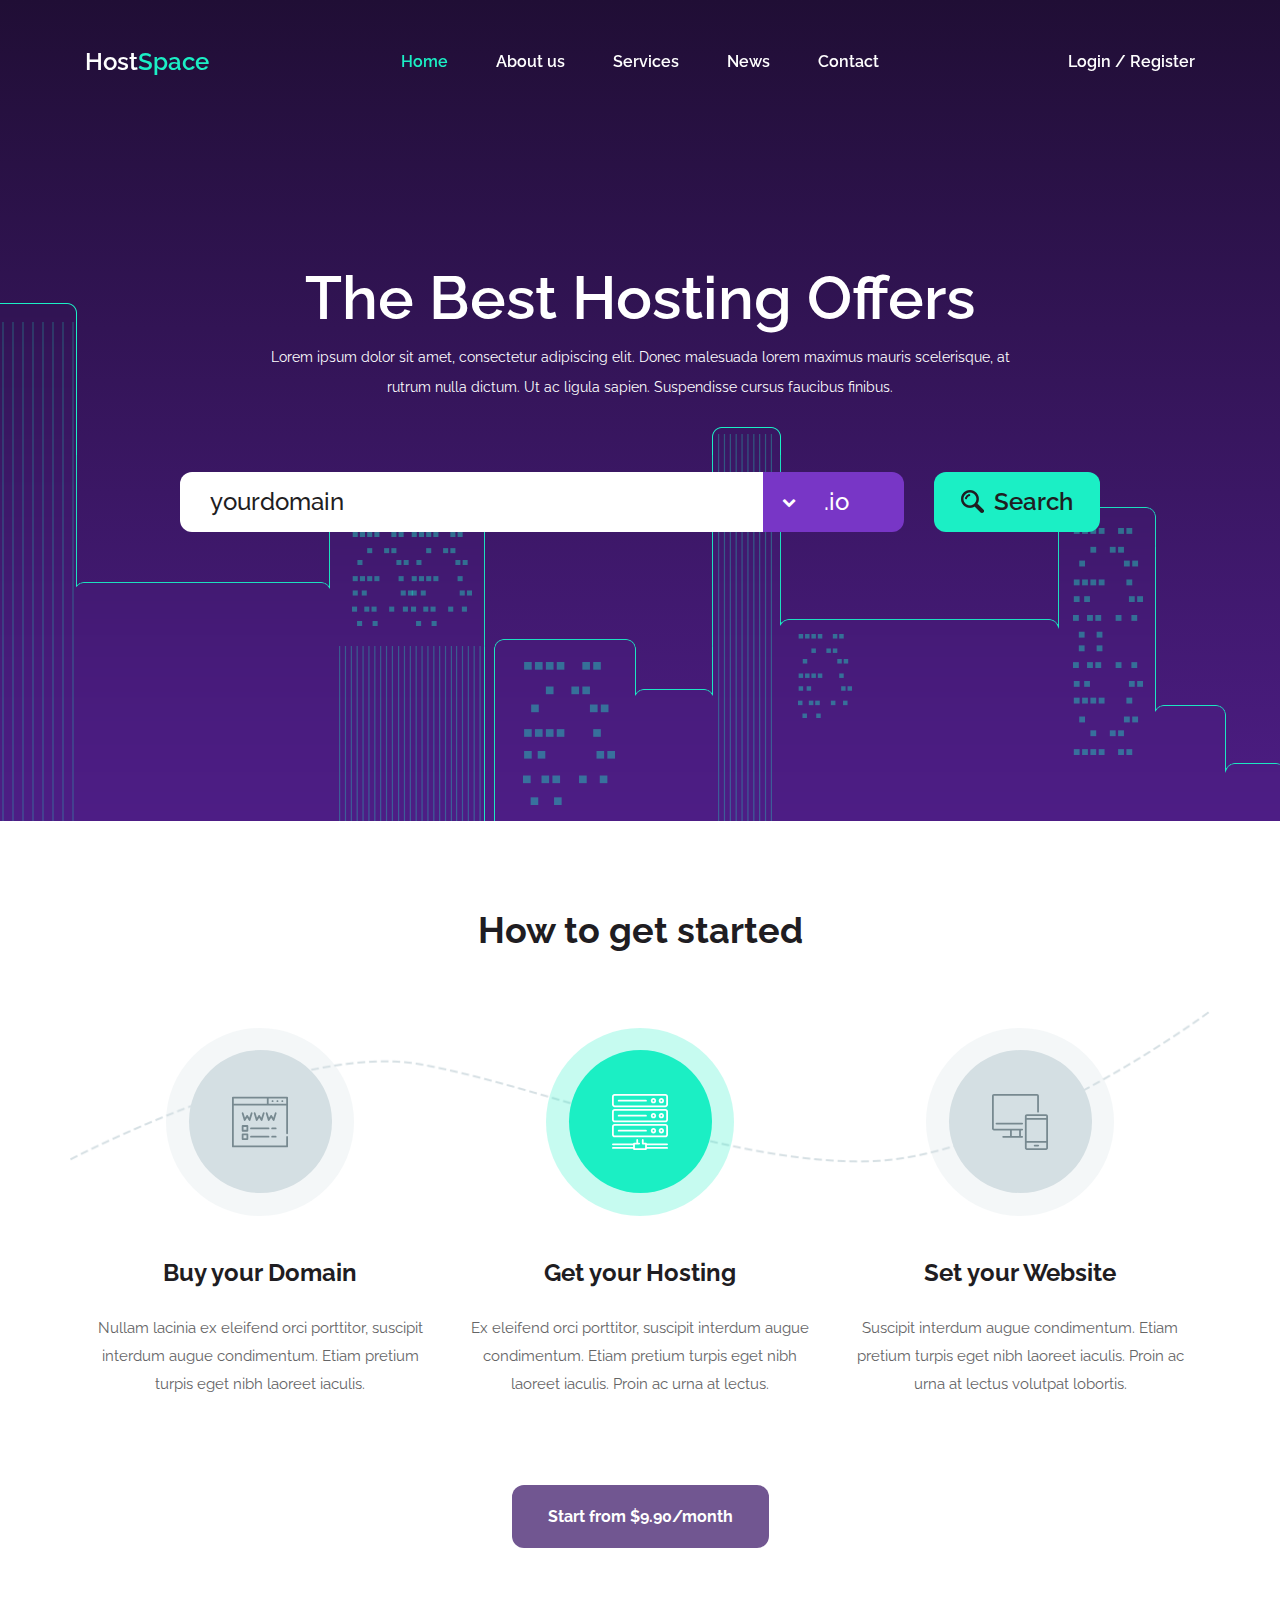
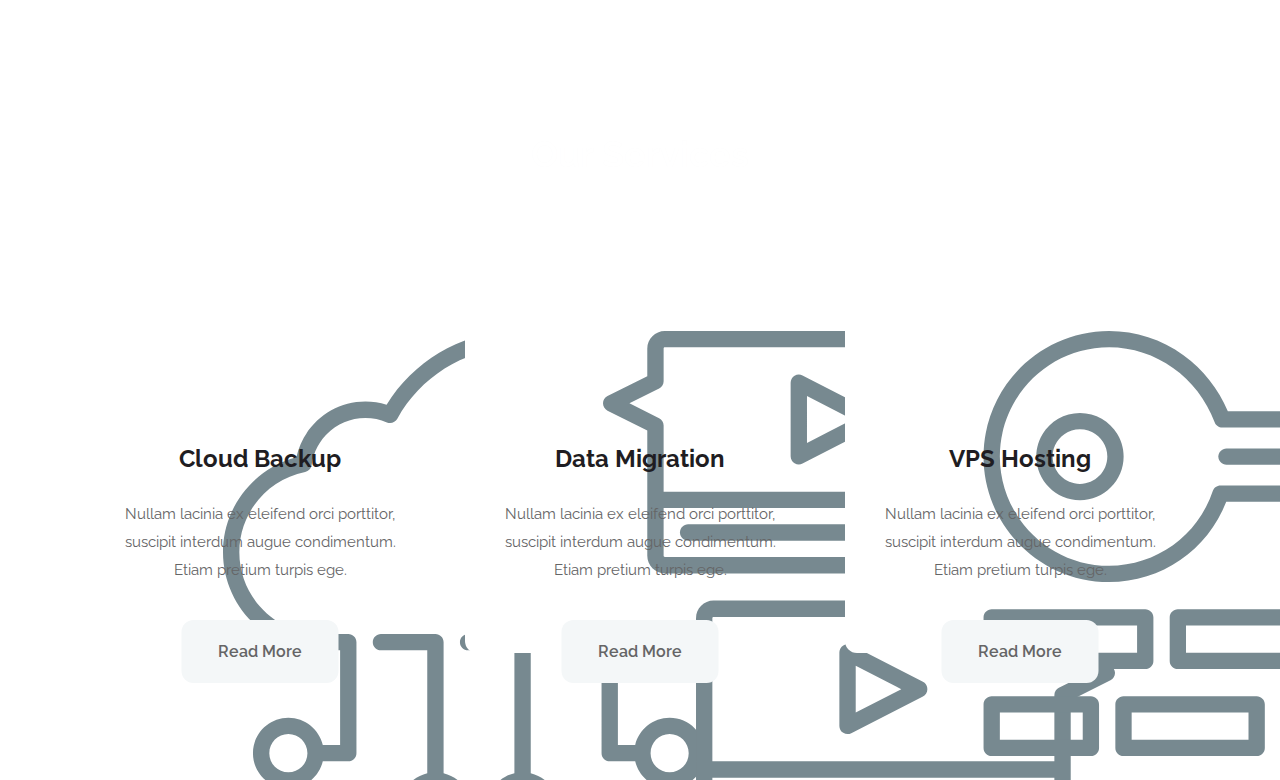
==== index.html @ 430d620a "Add files via upload" ====
<!DOCTYPE html>
<html lang="en">
<head>
<title>HostSpace</title>
<meta charset="utf-8">
<meta http-equiv="X-UA-Compatible" content="IE=edge">
<meta name="description" content="HostSpace template project">
<meta name="viewport" content="width=device-width, initial-scale=1">
<link rel="stylesheet" type="text/css" href="styles/bootstrap-4.1.2/bootstrap.min.css">
<link href="plugins/font-awesome-4.7.0/css/font-awesome.min.css" rel="stylesheet" type="text/css">
<link rel="stylesheet" type="text/css" href="plugins/OwlCarousel2-2.2.1/owl.carousel.css">
<link rel="stylesheet" type="text/css" href="plugins/OwlCarousel2-2.2.1/owl.theme.default.css">
<link rel="stylesheet" type="text/css" href="plugins/OwlCarousel2-2.2.1/animate.css">
<link rel="stylesheet" type="text/css" href="styles/main_styles.css">
<link rel="stylesheet" type="text/css" href="styles/responsive.css">
</head>
<body>

<div class="super_container">
	
	<!-- Header -->

	<header class="header trans_400">
		<div class="container">
			<div class="row">
				<div class="col">
					<div class="header_content d-flex flex-row align-items-center justify-content-start trans_400">
						<div class="logo"><a href="#">Host<span>Space</span></a></div>
						<nav class="main_nav ml-auto mr-auto">
							<ul class="d-flex flex-row align-items-center justify-content-start">
								<li class="active"><a href="index.html">Home</a></li>
								<li><a href="about.html">About us</a></li>
								<li><a href="services.html">Services</a></li>
								<li><a href="blog.html">News</a></li>
								<li><a href="contact.html">Contact</a></li>
							</ul>
						</nav>
						<div class="log_reg">
							<div class="log_reg_content d-flex flex-row align-items-center justify-content-start">
								<div class="login log_reg_text"><a href="#">Login</a></div>
								<div class="register log_reg_text"><a href="#">Register</a></div>
							</div>
						</div>
						<div class="hamburger ml-auto"><i class="fa fa-bars" aria-hidden="true"></i></div>
					</div>
				</div>
			</div>
		</div>
	</header>

	<!-- Menu -->
	
	<div class="menu_overlay trans_400"></div>
	<div class="menu trans_400">
		<div class="menu_close_container"><div class="menu_close"><div></div><div></div></div></div>
		<div class="log_reg">
			<div class="log_reg_content d-flex flex-row align-items-center justify-content-end">
				<div class="login log_reg_text"><a href="#">Login</a></div>
				<div class="register log_reg_text"><a href="#">Register</a></div>
			</div>
		</div>
		<nav class="menu_nav">
			<ul>
				<li><a href="index.html">Home</a></li>
				<li><a href="about.html">About us</a></li>
				<li><a href="services.html">Services</a></li>
				<li><a href="blog.html">News</a></li>
				<li><a href="contact.html">Contact</a></li>
			</ul>
		</nav>
	</div>

	<!-- Home -->

	<div class="home">
		<div class="home_background"></div>
		<div class="background_image background_city" style="background-image:url(images/city.png)"></div>
		<div class="cloud cloud_1"><img src="images/cloud.png" alt=""></div>
		<div class="cloud cloud_2"><img src="images/cloud.png" alt=""></div>
		<div class="cloud cloud_3"><img src="images/cloud_full.png" alt=""></div>
		<div class="cloud cloud_4"><img src="images/cloud.png" alt=""></div>
		<div class="home_container">
			<div class="container">
				<div class="row">
					<div class="col">
						<div class="home_content text-center">
							<div class="home_title">The Best Hosting Offers</div>
							<div class="home_text">Lorem ipsum dolor sit amet, consectetur adipiscing elit. Donec malesuada lorem maximus mauris scelerisque, at rutrum nulla dictum. Ut ac ligula sapien. Suspendisse cursus faucibus finibus.</div>
						</div>
					</div>
				</div>
				<div class="row">
					<div class="col-lg-10 offset-lg-1">
						<div class="domain_search_form_container">
							<form action="#" id="domain_search_form" class="domain_search_form d-flex flex-md-row flex-column align-items-center justify-content-start">
								<div class="d-flex flex-row align-items-center justify-content-start">
									<input type="text" class="domain_search_input" placeholder="yourdomain" required="required">
									<div class="domain_search_dropdown d-flex flex-row align-items-center justify-content-start">
										<i class="fa fa-chevron-down" aria-hidden="true"></i>
										<div class="domain_search_selected">.io</div>
										<ul>
											<li>.io</li>
											<li>.com</li>
											<li>.net</li>
										</ul>
									</div>
								</div>
								<button class="domain_search_button d-flex flex-row align-items-center justify-content-center"><img src="images/search.png" alt="">Search</button>
							</form>
						</div>
					</div>
				</div>
			</div>
		</div>
	</div>

	<!-- Intro -->

	<div class="intro">
		<div class="container">
			<div class="row">
				<div class="col">
					<div class="section_title text-center"><h2>How to get started</h2></div>
				</div>
			</div>
			<div class="row intro_row">
				<div class="intro_dots" style="background-image:url(images/dots.png)"></div>
				
				<!-- Intro Item -->
				<div class="col-lg-4 intro_col">
					<div class="intro_item d-flex flex-column align-items-center justify-content-start text-center">
						<div class="intro_icon_container d-flex flex-column align-items-center justify-content-center">
							<div class="intro_icon"><img src="images/icon_1.svg" alt="https://www.flaticon.com/authors/freepik"></div>
						</div>
						<div class="intro_item_content">
							<div class="intro_item_title">Buy your Domain</div>
							<div class="intro_item_text">
								<p>Nullam lacinia ex eleifend orci porttitor, suscipit interdum augue condimentum. Etiam pretium turpis eget nibh laoreet iaculis.</p>
							</div>
						</div>
					</div>
				</div>

				<!-- Intro Item -->
				<div class="col-lg-4 intro_col">
					<div class="intro_item d-flex flex-column align-items-center justify-content-start text-center">
						<div class="intro_icon_container d-flex flex-column align-items-center justify-content-center">
							<div class="intro_icon"><img src="images/icon_2.svg" alt="https://www.flaticon.com/authors/freepik"></div>
						</div>
						<div class="intro_item_content">
							<div class="intro_item_title">Get your Hosting</div>
							<div class="intro_item_text">
								<p>Ex eleifend orci porttitor, suscipit interdum augue condimentum. Etiam pretium turpis eget nibh laoreet iaculis. Proin ac urna at lectus.</p>
							</div>
						</div>
					</div>
				</div>

				<!-- Intro Item -->
				<div class="col-lg-4 intro_col">
					<div class="intro_item d-flex flex-column align-items-center justify-content-start text-center">
						<div class="intro_icon_container d-flex flex-column align-items-center justify-content-center">
							<div class="intro_icon"><img src="images/icon_3.svg" alt="https://www.flaticon.com/authors/freepik"></div>
						</div>
						<div class="intro_item_content">
							<div class="intro_item_title">Set your Website</div>
							<div class="intro_item_text">
								<p>Suscipit interdum augue condimentum. Etiam pretium turpis eget nibh laoreet iaculis. Proin ac urna at lectus volutpat lobortis.</p>
							</div>
						</div>
					</div>
				</div>

			</div>
			<div class="row">
				<div class="col text-center">
					<div class="intro_button text-center trans_200 ml-auto mr-auto"><a href="#">Start from $9.90/month</a></div>
				</div>
			</div>
		</div>
	</div>

	<!-- Services -->

	<div class="services">
		<div class="parallax_background parallax-window" data-parallax="scroll" data-image-src="images/services.jpg" data-speed="0.8"></div>
		<div class="container">
			<div class="row">
				<div class="col">
					<div class="section_title text-center"><h2>Our Services</h2></div>
				</div>
			</div>
			<div class="row services_row">
				
				<!-- Service -->
				<div class="col-lg-4 service_col">
					<div class="service d-flex flex-column align-items-center justify-content-start text-center trans_200">
						<div class="service_icon"><img class="svg" src="images/icon_4.svg" alt="https://www.flaticon.com/authors/freepik"></div>
						<div class="service_title"><h3>Cloud Backup</h3></div>
						<div class="service_text">
							<p>Nullam lacinia ex eleifend orci porttitor, suscipit interdum augue condimentum. Etiam pretium turpis ege.</p>
						</div>
						<div class="service_button trans_200"><a href="#">Read More</a></div>
					</div>
				</div>

				<!-- Service -->
				<div class="col-lg-4 service_col">
					<div class="service d-flex flex-column align-items-center justify-content-start text-center trans_200">
						<div class="service_icon"><img class="svg" src="images/icon_5.svg" alt="https://www.flaticon.com/authors/freepik"></div>
						<div class="service_title"><h3>Data Migration</h3></div>
						<div class="service_text">
							<p>Nullam lacinia ex eleifend orci porttitor, suscipit interdum augue condimentum. Etiam pretium turpis ege.</p>
						</div>
						<div class="service_button trans_200"><a href="#">Read More</a></div>
					</div>
				</div>

				<!-- Service -->
				<div class="col-lg-4 service_col">
					<div class="service d-flex flex-column align-items-center justify-content-start text-center trans_200">
						<div class="service_icon"><img class="svg" src="images/icon_6.svg" alt="https://www.flaticon.com/authors/freepik"></div>
						<div class="service_title"><h3>VPS Hosting</h3></div>
						<div class="service_text">
							<p>Nullam lacinia ex eleifend orci porttitor, suscipit interdum augue condimentum. Etiam pretium turpis ege.</p>
						</div>
						<div class="service_button trans_200"><a href="#">Read More</a></div>
					</div>
				</div>

			</div>
		</div>
	</div>
</div>

<script src="js/jquery-3.2.1.min.js"></script>
<script src="styles/bootstrap-4.1.2/popper.js"></script>
<script src="styles/bootstrap-4.1.2/bootstrap.min.js"></script>
<script src="plugins/greensock/TweenMax.min.js"></script>
<script src="plugins/greensock/TimelineMax.min.js"></script>
<script src="plugins/scrollmagic/ScrollMagic.min.js"></script>
<script src="plugins/greensock/animation.gsap.min.js"></script>
<script src="plugins/greensock/ScrollToPlugin.min.js"></script>
<script src="plugins/OwlCarousel2-2.2.1/owl.carousel.js"></script>
<script src="plugins/easing/easing.js"></script>
<script src="plugins/progressbar/progressbar.min.js"></script>
<script src="plugins/parallax-js-master/parallax.min.js"></script>
<script src="js/custom.js"></script>
</body>
</html>
---- styles/main_styles.css ----
@charset "utf-8";
/* CSS Document */

/******************************

[Table of Contents]

1. Fonts
2. Body and some general stuff



******************************/

/***********
1. Fonts
***********/

@import url('https://fonts.googleapis.com/css?family=Raleway:300,400,500,600,700,800,900');

/*********************************
2. Body and some general stuff
*********************************/

*
{
	margin: 0;
	padding: 0;
	-webkit-font-smoothing: antialiased;
	-webkit-text-shadow: rgba(0,0,0,.01) 0 0 1px;
	text-shadow: rgba(0,0,0,.01) 0 0 1px;
}
body
{
	font-family: 'Raleway', sans-serif;
	font-size: 14px;
	font-weight: 400;
	background: #FFFFFF;
	color: #a5a5a5;
}
div
{
	display: block;
	position: relative;
	-webkit-box-sizing: border-box;
    -moz-box-sizing: border-box;
    box-sizing: border-box;
}
ul
{
	list-style: none;
	margin-bottom: 0px;
}
p
{
	font-family: 'Raleway', sans-serif;
	font-size: 15px;
	line-height: 1.8666;
	font-weight: 400;
	color: #656566;
	-webkit-font-smoothing: antialiased;
	-webkit-text-shadow: rgba(0,0,0,.01) 0 0 1px;
	text-shadow: rgba(0,0,0,.01) 0 0 1px;
}
p a
{
	display: inline;
	position: relative;
	color: inherit;
	border-bottom: solid 1px #ffa07f;
	-webkit-transition: all 200ms ease;
	-moz-transition: all 200ms ease;
	-ms-transition: all 200ms ease;
	-o-transition: all 200ms ease;
	transition: all 200ms ease;
}
p:last-of-type
{
	margin-bottom: 0;
}
a
{
	-webkit-transition: all 200ms ease;
	-moz-transition: all 200ms ease;
	-ms-transition: all 200ms ease;
	-o-transition: all 200ms ease;
	transition: all 200ms ease;
}
a, a:hover, a:visited, a:active, a:link
{
	text-decoration: none;
	-webkit-font-smoothing: antialiased;
	-webkit-text-shadow: rgba(0,0,0,.01) 0 0 1px;
	text-shadow: rgba(0,0,0,.01) 0 0 1px;
}
p a:active
{
	position: relative;
	color: #FF6347;
}
p a:hover
{
	color: #FFFFFF;
	background: #ffa07f;
}
p a:hover::after
{
	opacity: 0.2;
}
::selection
{
	
}
p::selection
{
	
}
h1{font-size: 48px;}
h2{font-size: 36px;}
h3{font-size: 24px;}
h4{font-size: 18px;}
h5{font-size: 14px;}
h1, h2, h3, h4, h5, h6
{
	font-family: 'Raleway', sans-serif;
	-webkit-font-smoothing: antialiased;
	-webkit-text-shadow: rgba(0,0,0,.01) 0 0 1px;
	text-shadow: rgba(0,0,0,.01) 0 0 1px;
	line-height: 1.2;
	font-weight: 700;
	color: #1f1d22;
}
h1::selection, 
h2::selection, 
h3::selection, 
h4::selection, 
h5::selection, 
h6::selection
{
	
}
.form-control
{
	color: #db5246;
}
section
{
	display: block;
	position: relative;
	box-sizing: border-box;
}
.clear
{
	clear: both;
}
.clearfix::before, .clearfix::after
{
	content: "";
	display: table;
}
.clearfix::after
{
	clear: both;
}
.clearfix
{
	zoom: 1;
}
.float_left
{
	float: left;
}
.float_right
{
	float: right;
}
.trans_200
{
	-webkit-transition: all 200ms ease;
	-moz-transition: all 200ms ease;
	-ms-transition: all 200ms ease;
	-o-transition: all 200ms ease;
	transition: all 200ms ease;
}
.trans_300
{
	-webkit-transition: all 300ms ease;
	-moz-transition: all 300ms ease;
	-ms-transition: all 300ms ease;
	-o-transition: all 300ms ease;
	transition: all 300ms ease;
}
.trans_400
{
	-webkit-transition: all 400ms ease;
	-moz-transition: all 400ms ease;
	-ms-transition: all 400ms ease;
	-o-transition: all 400ms ease;
	transition: all 400ms ease;
}
.trans_500
{
	-webkit-transition: all 500ms ease;
	-moz-transition: all 500ms ease;
	-ms-transition: all 500ms ease;
	-o-transition: all 500ms ease;
	transition: all 500ms ease;
}
.fill_height
{
	height: 100%;
}
.super_container
{
	width: 100%;
	overflow: hidden;
}
.prlx_parent
{
	overflow: hidden;
}
.prlx
{
	height: 130% !important;
}
.parallax-window
{
    min-height: 400px;
    background: transparent;
}
.parallax_background
{
	position: absolute;
	top: 0;
	left: 0;
	width: 100%;
	height: 100%;
}
.background_image
{
	position: absolute;
	top: 0;
	left: 0;
	width: 100%;
	height: 100%;
	background-repeat: no-repeat;
	background-size: cover;
	background-position: center center;
}
.nopadding
{
	padding: 0px !important;
}
.section_title h2
{
	color: #1f1d22;
	line-height: 0.75;
}

/*********************************
3. Header
*********************************/

.header
{
	position: fixed;
	top: 0;
	left: 0;
	width: 100vw;
	background: transparent;
	z-index: 100;
}
.header.scrolled
{
	background: #200e35;
	padding-top: 6px;
}
.header_content
{
	width: 100%;
	height: 124px;
	-webkit-transition: all 400ms ease;
	-moz-transition: all 400ms ease;
	-ms-transition: all 400ms ease;
	-o-transition: all 400ms ease;
	transition: all 400ms ease;
}
.header.scrolled .header_content
{
	height: 80px;
}
.logo
{
	position: absolute;
	top: 50%;
	left: 0;
	-webkit-transform: translateY(-50%);
	-moz-transform: translateY(-50%);
	-ms-transform: translateY(-50%);
	-o-transform: translateY(-50%);
	transform: translateY(-50%);
}
.logo a
{
	display: block;
	font-size: 24px;
	font-weight: 600;
	color: #FFFFFF;
}
.logo a span
{
	color: #1befc5;
}
.main_nav ul li:not(:last-child)
{
	margin-right: 48px;
}
.main_nav ul li a
{
	font-size: 16px;
	font-weight: 600;
	color: #FFFFFF;
}
.main_nav ul li.active a,
.main_nav ul li a:hover
{
	color: #1befc5;
}
.log_reg
{
	position: absolute;
	top: 50%;
	right: 0;
	-webkit-transform: translateY(-50%);
	-moz-transform: translateY(-50%);
	-ms-transform: translateY(-50%);
	-o-transform: translateY(-50%);
	transform: translateY(-50%);
}
.log_reg_text a
{
	font-size: 16px;
	font-weight: 600;
	color: #FFFFFF;
}
.log_reg_text a:hover
{
	color: #1befc5;
}
.log_reg_content > div:not(:last-child)::after
{
	display: inline-block;
	content: '/';
	font-size: 16px;
	font-weight: 600;
	color: #FFFFFF;
	margin-left: 4px;
	margin-right: 4px;
}
.hamburger
{
	display: none;
	cursor: pointer;
	border: solid 1px transparent;
	border-radius: 7px;
	-webkit-transition: all 200ms ease;
	-moz-transition: all 200ms ease;
	-ms-transition: all 200ms ease;
	-o-transition: all 200ms ease;
	transition: all 200ms ease;
}
.hamburger:hover
{
	border: solid 1px rgba(255,255,255,0.15);
}
.hamburger i
{
	font-size: 20px;
	color: #FFFFFF;
	padding: 5px;
}

/*********************************
4. Menu
*********************************/

.menu
{
	position: fixed;
	top: 0;
	right: -350px;
	width: 350px;
	height: 100vh;
	background: #200e35;
	z-index: 102;
	padding-left: 30px;
	padding-right: 30px;
	padding-top: 50px;
}
.menu.active
{
	right: 0;
}
.menu_overlay
{
	position: fixed;
	top: 0;
	right: 0;
	width: 100vw;
	height: 100vh;
	background: rgba(255,255,255,0.55);
	z-index: 101;
	visibility: hidden;
	opacity: 0;
}
.menu_overlay.active
{
	visibility: visible;
	opacity: 1;
}
.menu_close_container
{
	position: absolute;
    top: 41px;
    left: 28px;
    width: 18px;
    height: 18px;
    transform-origin: center center;
    -webkit-transform: rotate(45deg);
    -moz-transform: rotate(45deg);
    -ms-transform: rotate(45deg);
    -o-transform: rotate(45deg);
    transform: rotate(45deg);
    cursor: pointer;
    z-index: 1;
}
.menu_close
{
    width: 100%;
    height: 100%;
    transform-style: preserve-3D;
}
.menu_close div
{
    width: 100%;
    height: 2px;
    background: #FFFFFF;
    top: 8px;
    -webkit-transition: all 200ms ease;
    -moz-transition: all 200ms ease;
    -ms-transition: all 200ms ease;
    -o-transition: all 200ms ease;
    transition: all 200ms ease;
}
.menu_close div:last-of-type
{
    -webkit-transform: rotate(90deg) translateX(-2px);
    -moz-transform: rotate(90deg) translateX(-2px);
    -ms-transform: rotate(90deg) translateX(-2px);
    -o-transform: rotate(90deg) translateX(-2px);
    transform: rotate(90deg) translateX(-2px);
    transform-origin: center;
}
.menu_close:hover div
{
    background: #1befc5;
}
.menu .log_reg
{
	display: block;
	position: relative;
	top: auto;
	right: auto;
	text-align: right;
}
.menu_nav
{
	margin-top: 50px;
}
.menu_nav ul li:not(:last-child)
{
	margin-bottom: 3px;
}
.menu_nav ul li a
{
	font-size: 24px;
	font-weight: 500;
	color: rgba(255,255,255,0.75);
}
.menu_nav ul li a:hover
{
	color: #1befc5;
}

/*********************************
5. Home
*********************************/

.home
{
	width: 100%;
	height: 821px;
}
.home_background
{
	position: absolute;
	top: 0;
	left: 0;
	width: 100%;
	height: 100%;
	background-color: #4d1d85;
    background-image: linear-gradient(to bottom, #200e35, #4d1d85);
    background: #4d1d85;
    background: linear-gradient(to bottom, #200e35, #4d1d85);
    z-index: 1;
}
.background_city
{
	z-index: 3;
}
.cloud
{
	position: absolute;
	width: 138px;
	height: 57px;
	z-index: 4;
}
.cloud img
{
	max-width: 100%;
}
.cloud_1
{
	top: 147px;
	left: -138px;
	-webkit-animation: cloud_anim 60s -39s linear infinite;
	animation: cloud_anim 60s -39s linear infinite;
}
.cloud_2
{
	top: 204px;
	left: -138px;
	-webkit-animation: cloud_anim 60s -6s linear infinite;
	animation: cloud_anim 60s -6s linear infinite;
}
.cloud_3
{
	top: 332px;
	left: -138px;
	-webkit-animation: cloud_anim 60s -45s linear infinite;
	animation: cloud_anim 60s -45s linear infinite;
}
.cloud_4
{
	top: 353px;
	left: -138px;
	-webkit-animation: cloud_anim 60s -15s linear infinite;
	animation: cloud_anim 60s -15s linear infinite;
	z-index: 2;
}
@-webkit-keyframes cloud_anim
{
	0%
	{
		left: -138px;
	}
	100%
	{
		left: calc(100vw + 138px);
	}
}
@keyframes cloud_anim
{
	0%
	{
		left: -138px;
	}
	100%
	{
		left: calc(100vw + 138px);
	}
}
.home_container
{
	position: absolute;
	left: 0;
	top: 31.9%;
	width: 100%;
	z-index: 5;
}
.home_content
{

}
.home_title
{
	font-size: 60px;
	font-weight: 600;
	color: #FFFFFF;
	line-height: 1.2;
}
.home_text
{
	max-width: 750px;
	font-size: 14px;
	color: #FFFFFF;
	line-height: 2.14;
	margin-left: auto;
	margin-right: auto;
	margin-top: 9px;
}
.domain_search_form_container
{
	margin-top: 69px;
}
.domain_search_form
{
	width: 100%;
}
.domain_search_form > div
{
	width: calc(100% - 196px);
	margin-right: 30px;
}
.domain_search_input
{
	width: calc(100% - 141px);
	height: 60px;
	background: #FFFFFF;
	border-top-left-radius: 12px;
	border-bottom-left-radius: 12px;
	border: none;
	outline: none;
	padding-left: 30px;
	font-size: 24px;
	font-weight: 500;
	color: #1f1d22;
}
.domain_search_input::-webkit-input-placeholder
{
	font-size: 24px !important;
	font-weight: 500 !important;
	color: #1f1d22 !important;
}
.domain_search_input:-moz-placeholder
{
	font-size: 24px !important;
	font-weight: 500 !important;
	color: #1f1d22 !important;
}
.domain_search_input::-moz-placeholder
{
	font-size: 24px !important;
	font-weight: 500 !important;
	color: #1f1d22 !important;
} 
.domain_search_input:-ms-input-placeholder
{ 
	font-size: 24px !important;
	font-weight: 500 !important;
	color: #1f1d22 !important;
}
.domain_search_input::input-placeholder
{
	font-size: 24px !important;
	font-weight: 500 !important;
	color: #1f1d22 !important;
}
.domain_search_dropdown
{
	position: absolute;
	top: 0;
	right: 0;
	width: 141px;
	height: 60px;
	background: #7836c6;
	border-top-right-radius: 12px;
	border-bottom-right-radius: 12px;
	cursor: pointer;
	padding-left: 19px;
}
.domain_search_dropdown i
{
	color: #FFFFFF;
}
.domain_search_selected
{
	width: 100%;
	font-size: 24px;
	font-weight: 500;
	color: #FFFFFF;
	margin-left: 28px;
}
.domain_search_dropdown ul
{
	position: absolute;
	left: 0;
	top: 100%;
	padding-left: 19px;
	background: #FFFFFF;
	min-width: 90%;
	visibility: hidden;
	opacity: 0;
	padding-top: 15px;
	padding-bottom: 10px;
}
.domain_search_dropdown.active ul
{
	visibility: visible;
	opacity: 1;
}
.domain_search_dropdown ul li
{
	font-size: 24px;
	font-weight: 500;
	color: #1f1d22;
	-webkit-transition: all 200ms ease;
	-moz-transition: all 200ms ease;
	-ms-transition: all 200ms ease;
	-o-transition: all 200ms ease;
	transition: all 200ms ease;
}
.domain_search_dropdown ul li:not(:last-child)
{
	margin-bottom: 5px;
}
.domain_search_dropdown ul li:hover
{
	color: #1befc5;
}
.domain_search_button
{
	width: 166px;
	height: 60px;
	background: #1befc5;
	border-radius: 12px;
	border: none;
	outline: none;
	cursor: pointer;
	font-size: 24px;
	font-weight: 600;
	color: #1f1d22;
}
.domain_search_button img
{
	margin-right: 10px;
}
.domain_search_button:hover
{
	background: #FFFFFF;
}

/*********************************
6. Intro
*********************************/

.intro
{
	width: 100%;
	background: #FFFFFF;
	padding-top: 96px;
	padding-bottom: 97px;
}
.intro_row
{
	margin-top: 98px;
}
.intro_dots
{
	position: absolute;
    top: -137px;
    left: 0;
    width: 100%;
    height: 100%;
    background-repeat: no-repeat;
    background-position: center center;
	background-size: contain;
}
.intro_icon_container
{
	width: 143px;
	height: 143px;
	border-radius: 50%;
	background: #d5dfe3;
}
.intro_col:nth-child(3) .intro_icon_container
{
	background: #1befc5;
}
.intro_icon_container::before
{
	position: absolute;
	top: 50%;
	left: 50%;
	-webkit-transform: translate(-50%, -50%);
	-moz-transform: translate(-50%, -50%);
	-ms-transform: translate(-50%, -50%);
	-o-transform: translate(-50%, -50%);
	transform: translate(-50%, -50%);
	width: 188px;
	height: 188px;
	border-radius: 50%;
	z-index: 0;
	background: rgba(213,223,227,0.25);
	content: '';
}
.intro_col:nth-child(3) .intro_icon_container::before
{
	background: rgba(27,239,197,0.25);
}
.intro_icon
{
	width: 56px;
	height: 56px;
}
.intro_icon img
{
	max-width: 100%;
}
.intro_item_content
{
	padding-top: 66px;
}
.intro_item_title
{
	font-size: 24px;
	font-weight: 700;
	color: #1f1d22;
	line-height: 1.2;
}
.intro_item_text
{
	margin-top: 27px;
}
.intro_button
{
	width: 257px;
	height: 63px;
	border-radius: 12px;
	background: #715691;
	margin-top: 86px;
}
.intro_button:hover
{
	background: #1befc5;
}
.intro_button a
{
	display: block;
	font-size: 16px;
	font-weight: 700;
	color: #FFFFFF;
	line-height: 63px;
}

/*********************************
7. Services
*********************************/

.services
{
	width: 100%;
	padding-top: 96px;
	padding-bottom: 127px;
}
.services .section_title h2
{
	color: #FFFFFF;
}
.services_row
{
	margin-top: 95px;
}
.service
{
	width: 100%;
	background: #FFFFFF;
	border-radius: 12px;
	padding-top: 58px;
	padding-bottom: 66px;
	padding-left: 30px;
	padding-right: 30px;
	border: solid 2px transparent;
}
.service:hover
{
	border-color: #1befc5;
}
.service_icon
{
	width: 75px;
	height: 75px;
}
.service_icon img
{
	max-width: 100%;
}
.svg path,
.svg rect,
.svg polygon
{
	fill: #778990;
	-webkit-transition: all 200ms ease;
	-moz-transition: all 200ms ease;
	-ms-transition: all 200ms ease;
	-o-transition: all 200ms ease;
	transition: all 200ms ease;
}
.icon_box:hover .svg path,
.icon_box:hover .svg rect,
.icon_box:hover .svg polygon
{
	fill: #1befc5;
}
.icon_box svg
{
	height: 62px;
	width: auto;
}
.service_title
{
	margin-top: 39px;
}
.service_text
{
	margin-top: 19px;
}
.service_button
{
	position: absolute;
	bottom: -32px;
	left: 50%;
	-webkit-transform: translateX(-50%);
	-moz-transform: translateX(-50%);
	-ms-transform: translateX(-50%);
	-o-transform: translateX(-50%);
	transform: translateX(-50%);
	width: 157px;
	height: 63px;
	background: #f4f7f8;
	border-radius: 12px;
}
.service_button:hover
{
	background: #1befc5;
}
.service_button a
{
	display: block;
	font-size: 16px;
	font-weight: 600;
	color: #656566;
	line-height: 63px;
}
.service_button:hover a
{
	color: #1f1d22;
}
---- styles/responsive.css ----
@charset "utf-8";
/* CSS Document */

/******************************

[Table of Contents]

1. 1600px
2. 1440px
3. 1280px
4. 1199px
5. 1024px
6. 991px
7. 959px
8. 880px
9. 768px
10. 767px
11. 539px
12. 479px
13. 400px

******************************/

/************
1. 1600px
************/

@media only screen and (max-width: 1600px)
{
	
}

/************
2. 1440px
************/

@media only screen and (max-width: 1440px)
{
	
}

/************
3. 1380px
************/

@media only screen and (max-width: 1380px)
{
	
}

/************
3. 1280px
************/

@media only screen and (max-width: 1280px)
{
	
}

/************
4. 1199px
************/

@media only screen and (max-width: 1199px)
{
	.main_nav ul li:not(:last-child)
	{
		margin-right: 40px;
	}
}

/************
4. 1100px
************/

@media only screen and (max-width: 1100px)
{
	
}

/************
5. 1024px
************/

@media only screen and (max-width: 1024px)
{
	
}

/************
6. 991px
************/

@media only screen and (max-width: 991px)
{
	.main_nav,
	.log_reg
	{
		display: none;
	}
	.hamburger
	{
		display: block;
	}
	.domain_search_input
	{
		height: 50px;
	}
	.domain_search_dropdown
	{
		height: 50px;
	}
	.domain_search_input::-webkit-input-placeholder
	{
		font-size: 20px !important;
	}
	.domain_search_input:-moz-placeholder
	{
		font-size: 20px !important;
	}
	.domain_search_input::-moz-placeholder
	{
		font-size: 20px !important;
	} 
	.domain_search_input:-ms-input-placeholder
	{ 
		font-size: 20px !important;
	}
	.domain_search_input::input-placeholder
	{
		font-size: 20px !important;
	}
	.domain_search_selected,
	.domain_search_dropdown ul li,
	.domain_search_button
	{
		font-size: 20px;
	}
	.domain_search_button
	{
		height: 50px;
	}
	.intro_dots
	{
		display: none;
	}
	.intro_col:not(:last-child)
	{
		margin-bottom: 80px;
	}
}

/************
7. 959px
************/

@media only screen and (max-width: 959px)
{
	
}

/************
8. 880px
************/

@media only screen and (max-width: 880px)
{
	
}

/************
9. 768px
************/

@media only screen and (max-width: 768px)
{
	
}

/************
10. 767px
************/

@media only screen and (max-width: 767px)
{
	.domain_search_form > div
	{
		width: 100%;
		margin-right: 0;
	}
	.domain_search_button
	{
		margin-top: 18px;
	}
}

/************
11. 575px
************/

@media only screen and (max-width: 575px)
{
	.domain_search_input,
	.domain_search_dropdown,
	.domain_search_button
	{
		height: 40px;
	}
	.domain_search_input::-webkit-input-placeholder
	{
		font-size: 16px !important;
	}
	.domain_search_input:-moz-placeholder
	{
		font-size: 16px !important;
	}
	.domain_search_input::-moz-placeholder
	{
		font-size: 16px !important;
	} 
	.domain_search_input:-ms-input-placeholder
	{ 
		font-size: 16px !important;
	}
	.domain_search_input::input-placeholder
	{
		font-size: 16px !important;
	}
	.domain_search_selected,
	.domain_search_dropdown ul li,
	.domain_search_button
	{
		font-size: 16px;
	}
	.intro_icon_container
	{
		width: 100px;
		height: 100px;
	}
	.intro_icon_container::before
	{
		width: 133px;
		height: 133px;
	}
	.intro_icon
	{
	    width: 40px;
	    height: 40px;
	}
	.intro_item_content
	{
		padding-top: 58px;
	}
	.intro_item_text
	{
		margin-top: 22px;
	}
	.intro_button a
	{
		font-size: 14px;
		line-height: 53px;
	}
	.intro_button
	{
		width: 227px;
		height: 53px;
	}
}

/************
11. 539px
************/

@media only screen and (max-width: 539px)
{
	
}

/************
12. 480px
************/

@media only screen and (max-width: 480px)
{
	
}

/************
13. 479px
************/

@media only screen and (max-width: 479px)
{
	
}

/************
14. 400px
************/

@media only screen and (max-width: 400px)
{
	
}
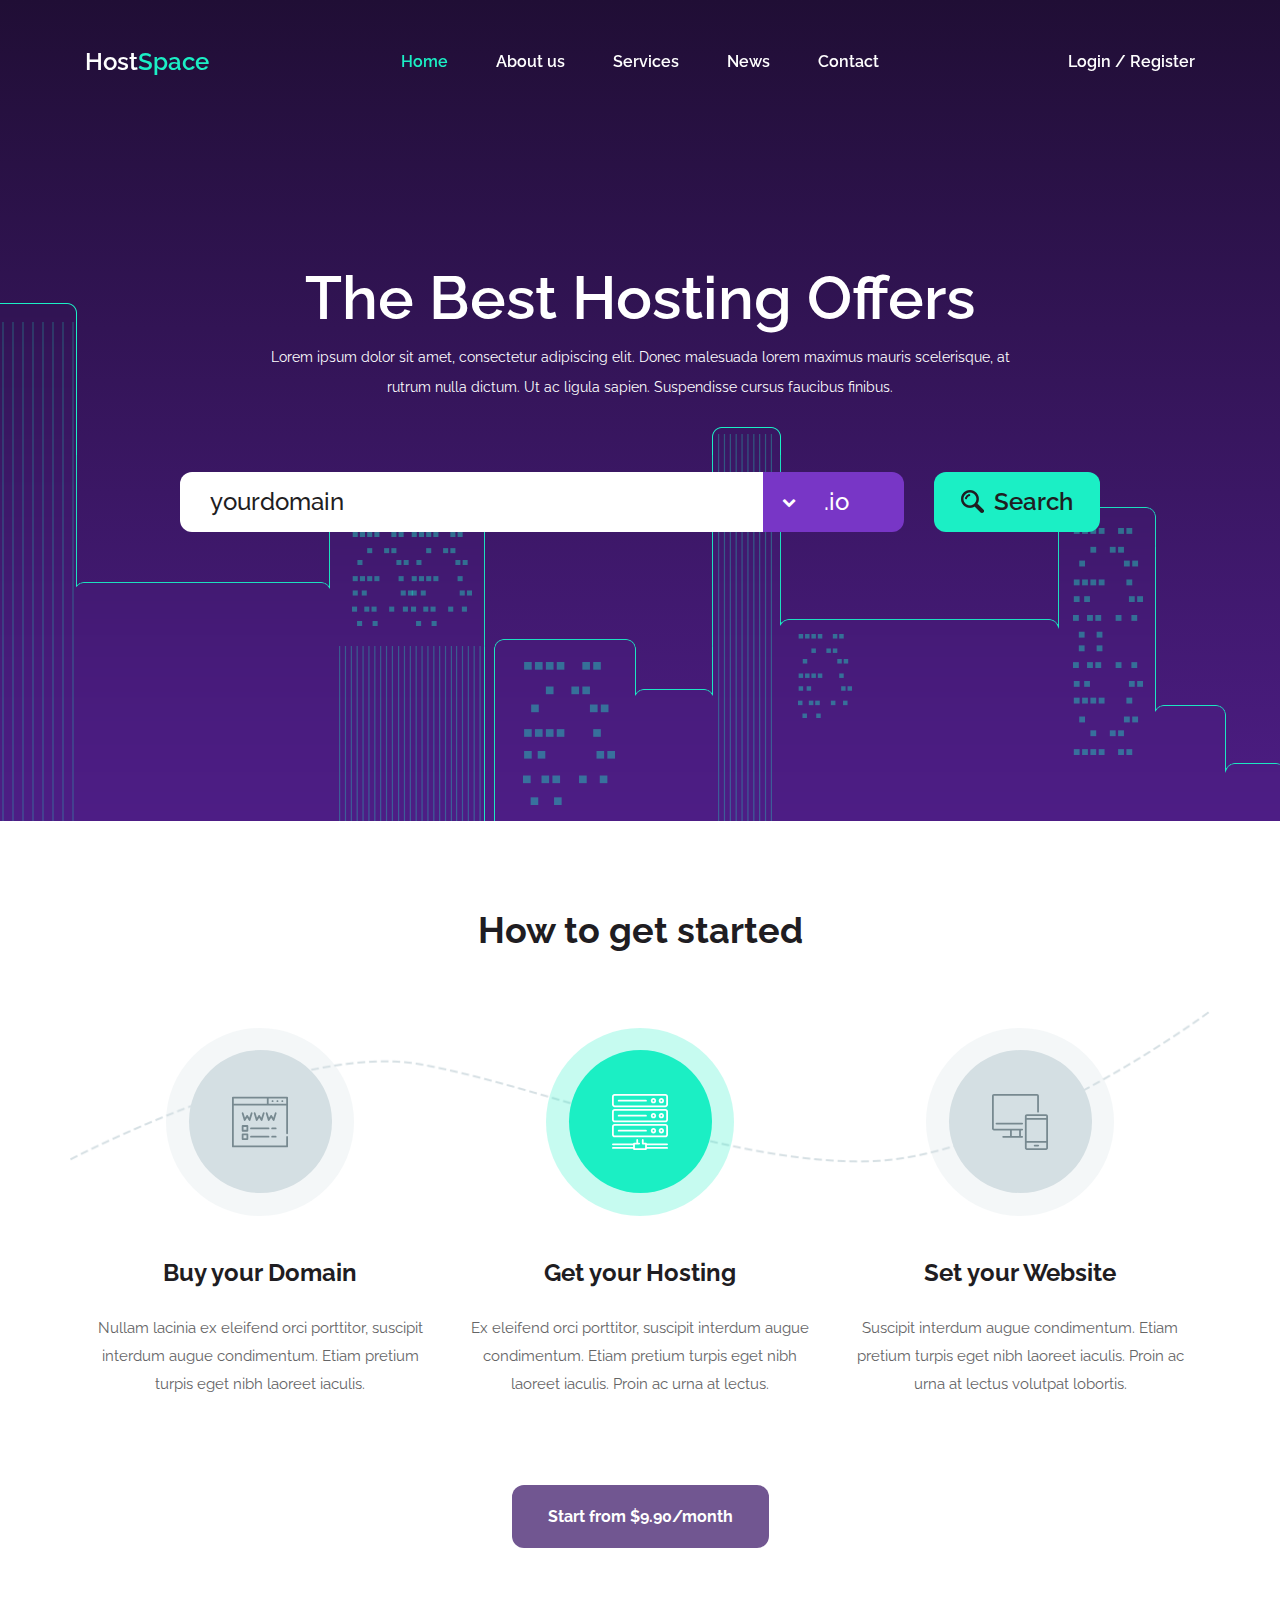
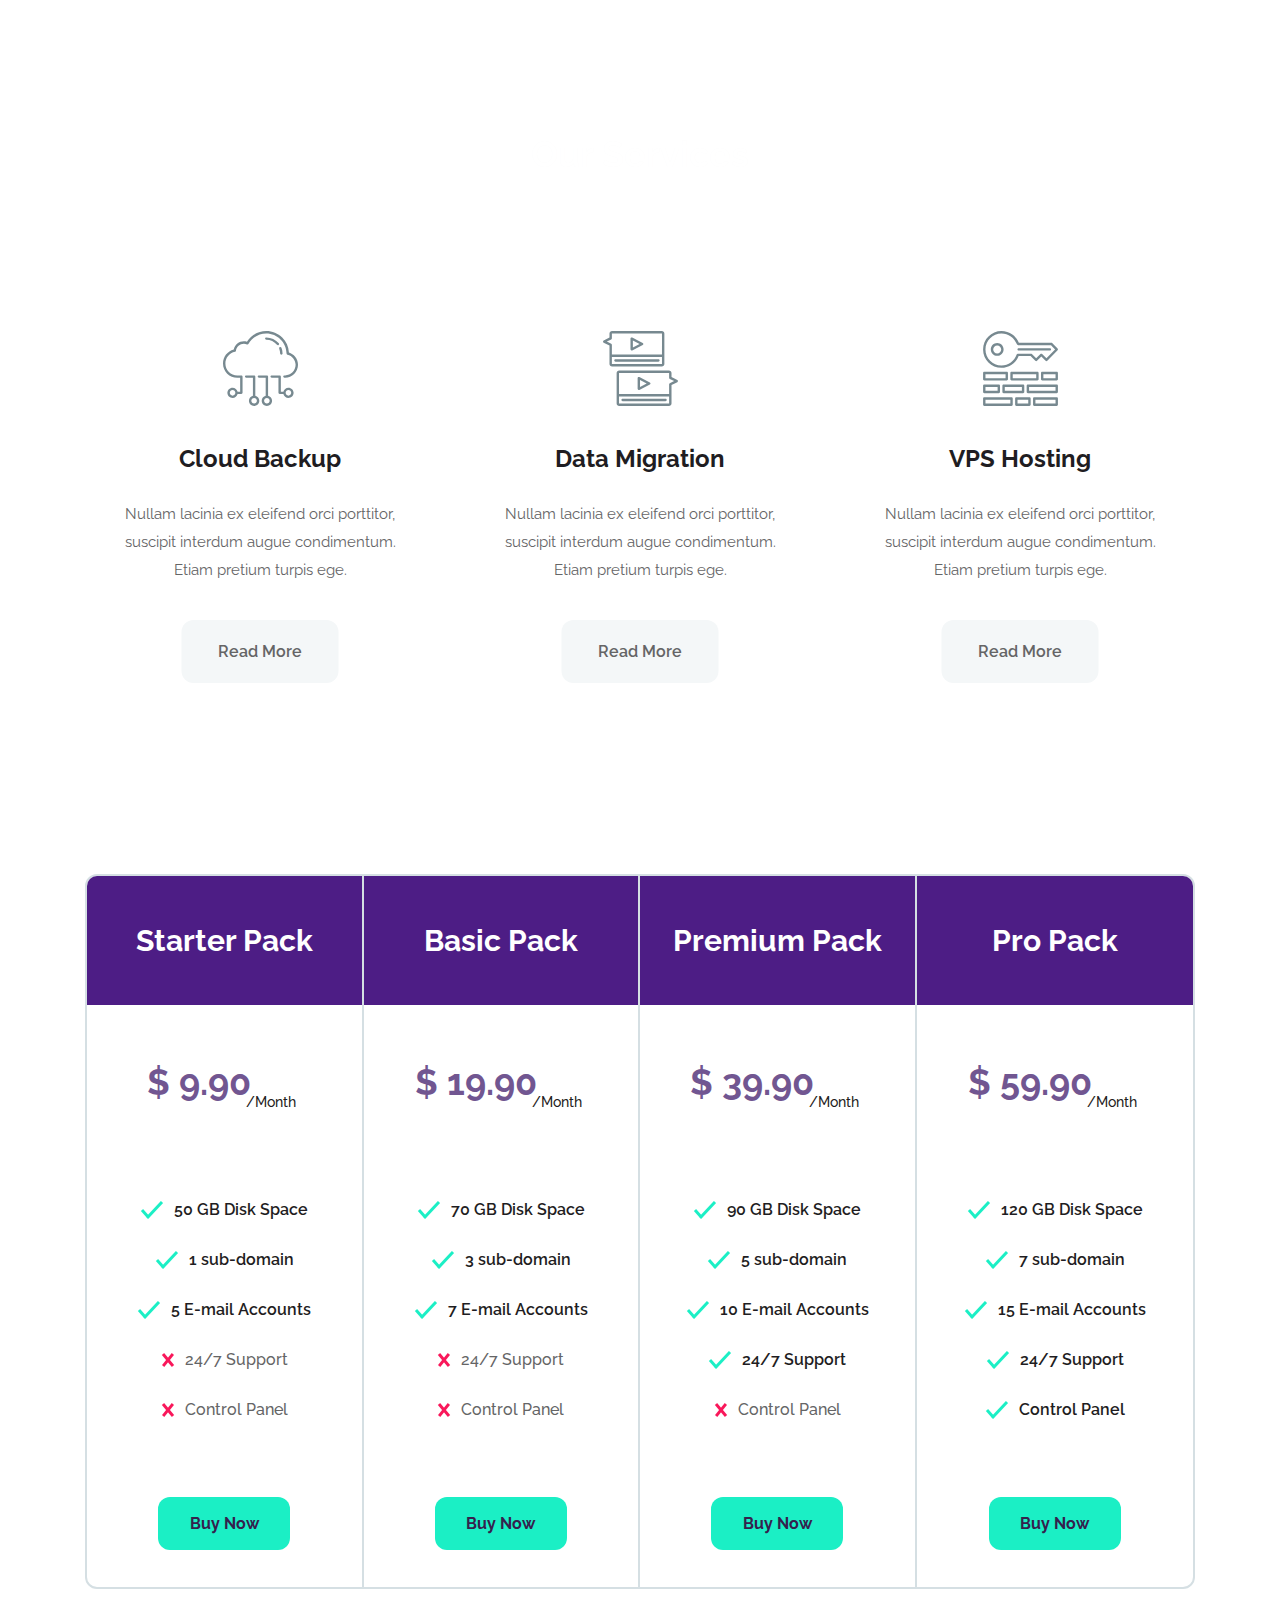
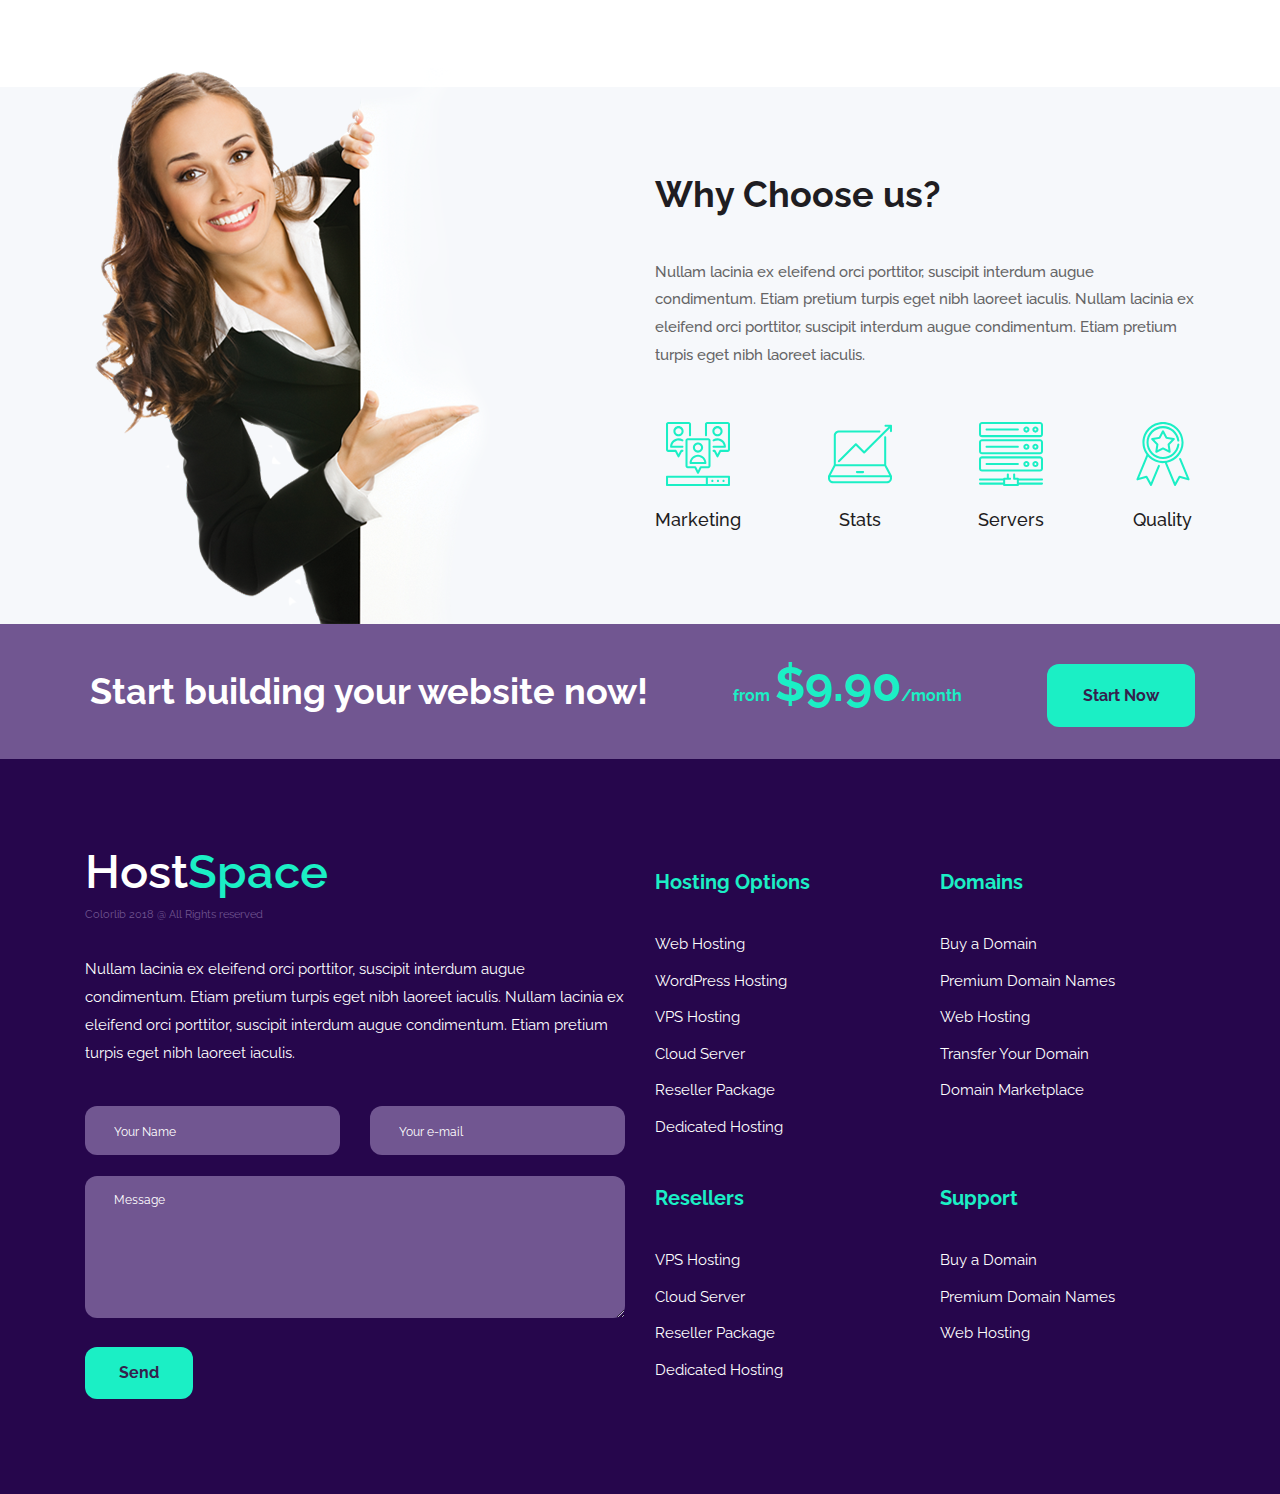
==== commit c419572c: "Add files via upload" ====
--- a/index.html
+++ b/index.html
@@ -231,6 +231,301 @@
 			</div>
 		</div>
 	</div>
+
+	<!-- Pricing -->
+
+	<div class="pricing">
+		<div class="container">
+			<div class="row">
+				<div class="col">
+					<div class="pricing_container d-flex flex-row align-items-start justify-content-start flex-wrap">
+						
+						<!-- Pricing Item -->
+						<div class="pricing_item text-center">
+							<div class="pricing_title">Starter Pack</div>
+							<div class="pricing_content">
+								<div class="package_price">$ 9.90<span>/Month</span></div>
+								<div class="pricing_list">
+									<ul>
+										<li class="pack_ok d-flex flex-row align-items-center justify-content-center">
+											<img src="images/ok.png" alt="">
+											<span>50 GB Disk Space</span>
+										</li>
+										<li class="pack_ok d-flex flex-row align-items-center justify-content-center">
+											<img src="images/ok.png" alt="">
+											<span>1 sub-domain</span>
+										</li>
+										<li class="pack_ok d-flex flex-row align-items-center justify-content-center">
+											<img src="images/ok.png" alt="">
+											<span>5 E-mail Accounts</span>
+										</li>
+										<li class="d-flex flex-row align-items-center justify-content-center">
+											<img src="images/x.png" alt="">
+											<span>24/7 Support</span>
+										</li>
+										<li class="d-flex flex-row align-items-center justify-content-center">
+											<img src="images/x.png" alt="">
+											<span>Control Panel</span>
+										</li>
+									</ul>
+								</div>
+								<div class="pricing_button ml-auto mr-auto"><a href="#">Buy Now</a></div>
+							</div>
+						</div>
+
+						<!-- Pricing Item -->
+						<div class="pricing_item text-center">
+							<div class="pricing_title">Basic Pack</div>
+							<div class="pricing_content">
+								<div class="package_price">$ 19.90<span>/Month</span></div>
+								<div class="pricing_list">
+									<ul>
+										<li class="pack_ok d-flex flex-row align-items-center justify-content-center">
+											<img src="images/ok.png" alt="">
+											<span>70 GB Disk Space</span>
+										</li>
+										<li class="pack_ok d-flex flex-row align-items-center justify-content-center">
+											<img src="images/ok.png" alt="">
+											<span>3 sub-domain</span>
+										</li>
+										<li class="pack_ok d-flex flex-row align-items-center justify-content-center">
+											<img src="images/ok.png" alt="">
+											<span>7 E-mail Accounts</span>
+										</li>
+										<li class="d-flex flex-row align-items-center justify-content-center">
+											<img src="images/x.png" alt="">
+											<span>24/7 Support</span>
+										</li>
+										<li class="d-flex flex-row align-items-center justify-content-center">
+											<img src="images/x.png" alt="">
+											<span>Control Panel</span>
+										</li>
+									</ul>
+								</div>
+								<div class="pricing_button ml-auto mr-auto"><a href="#">Buy Now</a></div>
+							</div>
+						</div>
+
+						<!-- Pricing Item -->
+						<div class="pricing_item text-center">
+							<div class="pricing_title">Premium Pack</div>
+							<div class="pricing_content">
+								<div class="package_price">$ 39.90<span>/Month</span></div>
+								<div class="pricing_list">
+									<ul>
+										<li class="pack_ok d-flex flex-row align-items-center justify-content-center">
+											<img src="images/ok.png" alt="">
+											<span>90 GB Disk Space</span>
+										</li>
+										<li class="pack_ok d-flex flex-row align-items-center justify-content-center">
+											<img src="images/ok.png" alt="">
+											<span>5 sub-domain</span>
+										</li>
+										<li class="pack_ok d-flex flex-row align-items-center justify-content-center">
+											<img src="images/ok.png" alt="">
+											<span>10 E-mail Accounts</span>
+										</li>
+										<li class="pack_ok d-flex flex-row align-items-center justify-content-center">
+											<img src="images/ok.png" alt="">
+											<span>24/7 Support</span>
+										</li>
+										<li class="d-flex flex-row align-items-center justify-content-center">
+											<img src="images/x.png" alt="">
+											<span>Control Panel</span>
+										</li>
+									</ul>
+								</div>
+								<div class="pricing_button ml-auto mr-auto"><a href="#">Buy Now</a></div>
+							</div>
+						</div>
+
+						<!-- Pricing Item -->
+						<div class="pricing_item text-center">
+							<div class="pricing_title">Pro Pack</div>
+							<div class="pricing_content">
+								<div class="package_price">$ 59.90<span>/Month</span></div>
+								<div class="pricing_list">
+									<ul>
+										<li class="pack_ok d-flex flex-row align-items-center justify-content-center">
+											<img src="images/ok.png" alt="">
+											<span>120 GB Disk Space</span>
+										</li>
+										<li class="pack_ok d-flex flex-row align-items-center justify-content-center">
+											<img src="images/ok.png" alt="">
+											<span>7 sub-domain</span>
+										</li>
+										<li class="pack_ok d-flex flex-row align-items-center justify-content-center">
+											<img src="images/ok.png" alt="">
+											<span>15 E-mail Accounts</span>
+										</li>
+										<li class="pack_ok d-flex flex-row align-items-center justify-content-center">
+											<img src="images/ok.png" alt="">
+											<span>24/7 Support</span>
+										</li>
+										<li class="pack_ok d-flex flex-row align-items-center justify-content-center">
+											<img src="images/ok.png" alt="">
+											<span>Control Panel</span>
+										</li>
+									</ul>
+								</div>
+								<div class="pricing_button ml-auto mr-auto"><a href="#">Buy Now</a></div>
+							</div>
+						</div>
+
+					</div>
+				</div>
+			</div>
+		</div>
+	</div>
+
+	<!-- Why Choose Us -->
+
+	<div class="choice">
+		<div class="container">
+			<div class="row row-lg-eq-height">
+				
+				<!-- Choice Image -->
+				<div class="col-lg-6 choice_col">
+					<div class="choice_image"><img src="images/choice.png" alt=""></div>
+				</div>
+
+				<!-- Choice Content -->
+				<div class="col-lg-6 choice_col">
+					<div class="choice_content">
+						<div class="section_title"><h2>Why Choose us?</h2></div>
+						<div class="choice_text">
+							<p>Nullam lacinia ex eleifend orci porttitor, suscipit interdum augue condimentum. Etiam pretium turpis eget nibh laoreet iaculis. Nullam lacinia ex eleifend orci porttitor, suscipit interdum augue condimentum. Etiam pretium turpis eget nibh laoreet iaculis.</p>
+						</div>
+						<div class="choice_list">
+							<ul class="d-flex flex-row align-items-start justify-content-between">
+								<li class="d-flex flex-column align-items-center justify-content-center">
+									<div class="choice_icon"><img src="images/icon_7.svg" alt="https://www.flaticon.com/authors/freepik"></div>
+									<div class="choice_title">Marketing</div>
+								</li>
+								<li class="d-flex flex-column align-items-center justify-content-center">
+									<div class="choice_icon"><img src="images/icon_8.svg" alt="https://www.flaticon.com/authors/freepik"></div>
+									<div class="choice_title">Stats</div>
+								</li>
+								<li class="d-flex flex-column align-items-center justify-content-center">
+									<div class="choice_icon"><img src="images/icon_9.svg" alt="https://www.flaticon.com/authors/freepik"></div>
+									<div class="choice_title">Servers</div>
+								</li>
+								<li class="d-flex flex-column align-items-center justify-content-center">
+									<div class="choice_icon"><img src="images/icon_10.svg" alt="https://www.flaticon.com/authors/freepik"></div>
+									<div class="choice_title">Quality</div>
+								</li>
+							</ul>
+						</div>
+					</div>
+				</div>
+			</div>
+		</div>
+	</div>
+
+	<!-- CTA -->
+
+	<div class="cta">
+		<div class="container">
+			<div class="row">
+				<div class="col">
+					<div class="cta_content d-flex flex-lg-row flex-column align-items-center justify-content-lg-between justify-content-center">
+						<div class="cta_title">Start building your website now!</div>
+						<div class="cta_price"><span>from</span>$9.90<span>/month</span></div>
+						<div class="cta_button"><a href="#">Start Now</a></div>
+					</div>
+				</div>
+			</div>
+		</div>
+	</div>
+
+	<!-- Footer -->
+
+	<footer class="footer">
+		<div class="container">
+			<div class="row">
+				
+				<div class="col-lg-6 footer_col">
+					<div class="footer_about">
+						<div class="footer_logo">Host<span>Space</span></div>
+						<div class="copyright">Colorlib 2018 @ All Rights reserved</div>
+						<div class="footer_text">
+							<p>Nullam lacinia ex eleifend orci porttitor, suscipit interdum augue condimentum. Etiam pretium turpis eget nibh laoreet iaculis. Nullam lacinia ex eleifend orci porttitor, suscipit interdum augue condimentum. Etiam pretium turpis eget nibh laoreet iaculis.</p>
+						</div>
+						<div class="contact_container">
+							<form action="#" id="contact_form" class="contact_form">
+								<div class="row">
+									<div class="col-md-6">
+										<input type="text" class="contact_input" placeholder="Your Name" required="required">
+									</div>
+									<div class="col-md-6">
+										<input type="email" class="contact_input" placeholder="Your e-mail" required="required">
+									</div>
+								</div>
+								<div>
+									<textarea class="contact_input contact_textarea" placeholder="Message" required="required"></textarea>
+								</div>
+								<button class="contact_button">Send</button>
+							</form>
+						</div>
+					</div>
+				</div>
+
+				<div class="col-lg-6 footer_col">
+					<div class="footer_links">
+						<div class="row">
+							<div class="col-sm-6 footer_list_col">
+								<div class="footer_list_container">
+									<div class="footer_list_title">Hosting Options</div>
+									<ul class="footer_list">
+										<li><a href="#">Web Hosting</a></li>
+										<li><a href="#">WordPress Hosting</a></li>
+										<li><a href="#">VPS Hosting</a></li>
+										<li><a href="#">Cloud Server</a></li>
+										<li><a href="#">Reseller Package</a></li>
+										<li><a href="#">Dedicated Hosting</a></li>
+									</ul>
+								</div>
+							</div>
+							<div class="col-sm-6 footer_list_col">
+								<div class="footer_list_container">
+									<div class="footer_list_title">Domains</div>
+									<ul class="footer_list">
+										<li><a href="#">Buy a Domain</a></li>
+										<li><a href="#">Premium Domain Names</a></li>
+										<li><a href="#">Web Hosting</a></li>
+										<li><a href="#">Transfer Your Domain</a></li>
+										<li><a href="#">Domain Marketplace</a></li>
+									</ul>
+								</div>
+							</div>
+							<div class="col-sm-6 footer_list_col">
+								<div class="footer_list_container">
+									<div class="footer_list_title">Resellers</div>
+									<ul class="footer_list">
+										<li><a href="#">VPS Hosting</a></li>
+										<li><a href="#">Cloud Server</a></li>
+										<li><a href="#">Reseller Package</a></li>
+										<li><a href="#">Dedicated Hosting</a></li>
+									</ul>
+								</div>
+							</div>
+							<div class="col-sm-6 footer_list_col">
+								<div class="footer_list_container">
+									<div class="footer_list_title">Support</div>
+									<ul class="footer_list">
+										<li><a href="#">Buy a Domain</a></li>
+										<li><a href="#">Premium Domain Names</a></li>
+										<li><a href="#">Web Hosting</a></li>
+									</ul>
+								</div>	
+							</div>
+						</div>
+					</div>
+				</div>
+
+			</div>
+		</div>
+	</footer>
 </div>
 
 <script src="js/jquery-3.2.1.min.js"></script>
--- a/styles/main_styles.css
+++ b/styles/main_styles.css
@@ -895,6 +895,11 @@
 {
 	max-width: 100%;
 }
+.service_icon svg
+{
+	max-width: 100%;
+	height: auto;
+}
 .svg path,
 .svg rect,
 .svg polygon
@@ -906,16 +911,11 @@
 	-o-transition: all 200ms ease;
 	transition: all 200ms ease;
 }
-.icon_box:hover .svg path,
-.icon_box:hover .svg rect,
-.icon_box:hover .svg polygon
+.service:hover .svg path,
+.service:hover .svg rect,
+.service:hover .svg polygon
 {
 	fill: #1befc5;
-}
-.icon_box svg
-{
-	height: 62px;
-	width: auto;
 }
 .service_title
 {
@@ -955,4 +955,373 @@
 .service_button:hover a
 {
 	color: #1f1d22;
+}
+
+/*********************************
+8. Pricing
+*********************************/
+
+.pricing
+{
+	width: 100%;
+	background: #FFFFFF;
+	padding-top: 94px;
+	padding-bottom: 98px;
+}
+.pricing_container
+{
+	width: 100%;
+	border-radius: 12px;
+	border: solid 2px #d5dfe3;
+	overflow: hidden;
+}
+.pricing_item
+{
+	width: 25%;
+}
+.pricing_item:not(:last-child)
+{
+	border-right: solid 2px #d5dfe3;
+}
+.pricing_title
+{
+	height: 129px;
+	background: #4d1d85;
+	font-size: 30px;
+	font-weight: 700;
+	color: #FFFFFF;
+	line-height: 129px;
+	-webkit-transition: all 200ms ease;
+	-moz-transition: all 200ms ease;
+	-ms-transition: all 200ms ease;
+	-o-transition: all 200ms ease;
+	transition: all 200ms ease;
+}
+.pricing_item:hover .pricing_title
+{
+	color: #1befc5;
+}
+.pricing_content
+{
+	padding-top: 50px;
+	padding-bottom: 37px;
+}
+.package_price
+{
+	font-size: 36px;
+	font-weight: 700;
+	color: #715691;
+}
+.package_price span
+{
+	display: inline-block;
+	position: relative;
+	font-size: 14px;
+	font-weight: 500;
+	color: #1f1d22;
+	-webkit-transform: translate(-5px, 12px);
+	-moz-transform: translate(-5px, 12px);
+	-ms-transform: translate(-5px, 12px);
+	-o-transform: translate(-5px, 12px);
+	transform: translate(-5px, 12px);
+}
+.pricing_list
+{
+	margin-top: 89px;
+}
+.pricing_list ul li:not(:last-child)
+{
+	margin-bottom: 26px;
+}
+.pricing_list ul li span
+{
+	font-size: 16px;
+	font-weight: 500;
+	color: #656566;
+	margin-left: 10px;
+}
+.pack_ok span
+{
+	color: #1f1d22 !important;
+	font-weight: 600 !important;
+}
+.pricing_button
+{
+	width: 132px;
+	height: 53px;
+	margin-top: 75px;
+	background: #1befc5;
+	border-radius: 12px;
+	-webkit-transition: all 200ms ease;
+	-moz-transition: all 200ms ease;
+	-ms-transition: all 200ms ease;
+	-o-transition: all 200ms ease;
+	transition: all 200ms ease;
+}
+.pricing_button a
+{
+	display: block;
+	font-size: 16px;
+	font-weight: 700;
+	color: #35214d;
+	line-height: 53px;
+}
+.pricing_button:hover
+{
+	background: #7836c6;
+}
+.pricing_button:hover a
+{
+	color: #FFFFFF;
+}
+
+/*********************************
+9. Why Choose Us
+*********************************/
+
+.choice
+{
+	width: 100%;
+	background: #f6f8fb;
+}
+.choice_image
+{
+	position: absolute;
+	bottom: 0;
+	left: 25px;
+}
+.choice_content
+{
+	padding-top: 94px;
+	padding-bottom: 91px;
+}
+.choice_text
+{
+	margin-top: 51px;
+}
+.choice_text p
+{
+	font-weight: 500;
+}
+.choice_list
+{
+	margin-top: 52px;
+}
+.choice_icon
+{
+	width: 64px;
+	height: 64px;
+}
+.choice_icon img
+{
+	max-width: 100%;
+}
+.choice_title
+{
+	font-size: 18px;
+	font-weight: 500;
+	color: #1f1d22;
+	margin-top: 20px;
+}
+
+/*********************************
+10. CTA
+*********************************/
+
+.cta
+{
+	width: 100%;
+	background: #715691;
+}
+.cta_content
+{
+	width: 100%;
+	height: 135px;
+	padding-left: 5px;
+}
+.cta_title
+{
+	display: inline-block;
+	font-size: 36px;
+	font-weight: 700;
+	color: #FFFFFF;
+	line-height: 1.2;
+}
+.cta_price
+{
+	font-size: 48px;
+	color: #1befc5;
+	font-weight: 700;
+	-webkit-transform: translateY(-8px);
+	-moz-transform: translateY(-8px);
+	-ms-transform: translateY(-8px);
+	-o-transform: translateY(-8px);
+	transform: translateY(-8px);
+}
+.cta_price span
+{
+	font-size: 16px;
+}
+.cta_price span:first-child
+{
+	margin-right: 5px;
+}
+.cta_button
+{
+	width: 148px;
+	height: 63px;
+	border-radius: 12px;
+	background: #1befc5;
+	text-align: center;
+	-webkit-transform: translateY(4px);
+	-moz-transform: translateY(4px);
+	-ms-transform: translateY(4px);
+	-o-transform: translateY(4px);
+	transform: translateY(4px);
+}
+.cta_button a
+{
+	display: block;
+	font-size: 16px;
+	font-weight: 700;
+	color: #35214d;
+	line-height: 63px;
+}
+
+/*********************************
+11. Footer
+*********************************/
+
+.footer
+{
+	width: 100%;
+	background: #26064c;
+	padding-top: 95px;
+	padding-bottom: 95px;
+}
+.footer_logo
+{
+	font-size: 47px;
+	color: #FFFFFF;
+	font-weight: 600;
+	line-height: 0.75;
+}
+.footer_logo span
+{
+	color: #1befc5;
+}
+.copyright
+{
+	font-size: 11px;
+	font-weight: 400;
+	color: #715691;
+	margin-top: 17px;
+}
+.footer_text
+{
+	margin-top: 33px;
+}
+.footer_text p
+{
+	color: #FFFFFF;
+}
+.contact_container
+{
+	margin-top: 38px;
+}
+.contact_form > div:not(:last-of-type)
+{
+	margin-bottom: 21px;
+}
+.contact_input
+{
+	width: 100%;
+	height: 49px;
+	border: none;
+	outline: none;
+	border-radius: 12px;
+	background: #715691;
+	padding-left: 29px;
+	color: #FFFFFF;
+}
+.contact_textarea
+{
+	height: 142px;
+	padding-top: 15px;
+}
+.contact_input::-webkit-input-placeholder
+{
+	font-size: 12px !important;
+	font-weight: 400 !important;
+	color: #FFFFFF !important;
+}
+.contact_input:-moz-placeholder
+{
+	font-size: 12px !important;
+	font-weight: 400 !important;
+	color: #FFFFFF !important;
+}
+.contact_input::-moz-placeholder
+{
+	font-size: 12px !important;
+	font-weight: 400 !important;
+	color: #FFFFFF !important;
+} 
+.contact_input:-ms-input-placeholder
+{ 
+	font-size: 12px !important;
+	font-weight: 400 !important;
+	color: #FFFFFF !important;
+}
+.contact_input::input-placeholder
+{
+	font-size: 12px !important;
+	font-weight: 400 !important;
+	color: #FFFFFF !important;
+}
+.contact_button
+{
+	width: 108px;
+	height: 52px;
+	background: #1befc5;
+	border: none;
+	outline: none;
+	border-radius: 12px;
+	cursor: pointer;
+	font-size: 16px;
+	font-weight: 700;
+	color: #35214d;
+	margin-top: 23px;
+}
+.footer_links
+{
+	padding-top: 13px;
+}
+.footer_list_col:not(:nth-child(n+3))
+{
+	margin-bottom: 45px;
+}
+.footer_list_title
+{
+	font-size: 20px;
+	font-weight: 700;
+	color: #1befc5;
+}
+.footer_list
+{
+	margin-top: 36px;
+}
+.footer_list li:not(:last-of-type)
+{
+	margin-bottom: 14px;
+}
+.footer_list li a
+{
+	font-size: 15px;
+	font-weight: 400;
+	color: #FFFFFF;
+}
+.footer_list li a:hover
+{
+	color: #1befc5;
 }--- a/styles/responsive.css
+++ b/styles/responsive.css
@@ -67,6 +67,14 @@
 	{
 		margin-right: 40px;
 	}
+	.cta_title
+	{
+		font-size: 30px;
+	}
+	.cta_price
+	{
+		font-size: 36px;
+	}
 }
 
 /************
@@ -148,6 +156,42 @@
 	{
 		margin-bottom: 80px;
 	}
+	.service_col:not(:last-child)
+	{
+		margin-bottom: 95px;
+	}
+	.pricing_item
+	{
+		width: 50%;
+	}
+	.pricing_item:not(:last-child)
+	{
+		border-right: none;
+	}
+	.pricing_item:nth-child(odd)
+	{
+		border-right: solid 2px #d5dfe3;
+	}
+	.choice_image
+	{
+		display: none;
+	}
+	.cta_content
+	{
+		height: 300px;
+	}
+	.cta_price
+	{
+		margin-top: 11px;
+	}
+	.cta_button
+	{
+		margin-top: 11px;
+	}
+	.footer_col:not(:last-child)
+	{
+		margin-bottom: 95px;
+	}
 }
 
 /************
@@ -183,6 +227,10 @@
 
 @media only screen and (max-width: 767px)
 {
+	.home_title
+	{
+		font-size: 48px;
+	}
 	.domain_search_form > div
 	{
 		width: 100%;
@@ -192,6 +240,14 @@
 	{
 		margin-top: 18px;
 	}
+	.contact_form > div:not(:last-of-type)
+	{
+		margin-bottom: 0px;
+	}
+	.contact_form div:not(:last-of-type)
+	{
+		margin-bottom: 21px;
+	}
 }
 
 /************
@@ -200,6 +256,22 @@
 
 @media only screen and (max-width: 575px)
 {
+	h2
+	{
+		font-size: 30px;
+	}
+	p
+	{
+		font-size: 13px;
+	}
+	.home
+	{
+		height: 75vh;
+	}
+	.home_title
+	{
+		font-size: 36px;
+	}
 	.domain_search_input,
 	.domain_search_dropdown,
 	.domain_search_button
@@ -265,6 +337,71 @@
 		width: 227px;
 		height: 53px;
 	}
+	.pricing_item
+	{
+		width: 100%;
+	}
+	.pricing_item:not(:last-child)
+	{
+		border-right: none;
+	}
+	.pricing_item:nth-child(odd)
+	{
+		border-right: none;
+	}
+	.package_price
+	{
+		font-size: 30px;
+	}
+	.choice_icon
+	{
+		width: 48px;
+		height: 48px;
+	}
+	.choice_title
+	{
+		font-size: 15px;
+	}
+	.cta_title
+	{
+		font-size: 24px;
+	}
+	.cta_content
+	{
+		height: 258px;
+	}
+	.cta_price
+	{
+		font-size: 24px;
+		margin-top: 11px;
+	}
+	.cta_price span
+	{
+		font-size: 14px;
+	}
+	.cta_button
+	{
+		width: 128px;
+		height: 53px;
+		margin-top: 11px;
+	}
+	.cta_button a
+	{
+		font-size: 14px;
+		line-height: 53px;
+	}
+	.footer_logo
+	{
+		font-size: 36px;
+	}
+	.footer_list_col:not(:nth-child(n+3))
+	{
+		margin-bottom: 0px;
+	}
+	.footer_list_col:not(:last-child)
+	{
+		margin-bottom: 60px;
+	}
 }
 
 /************
